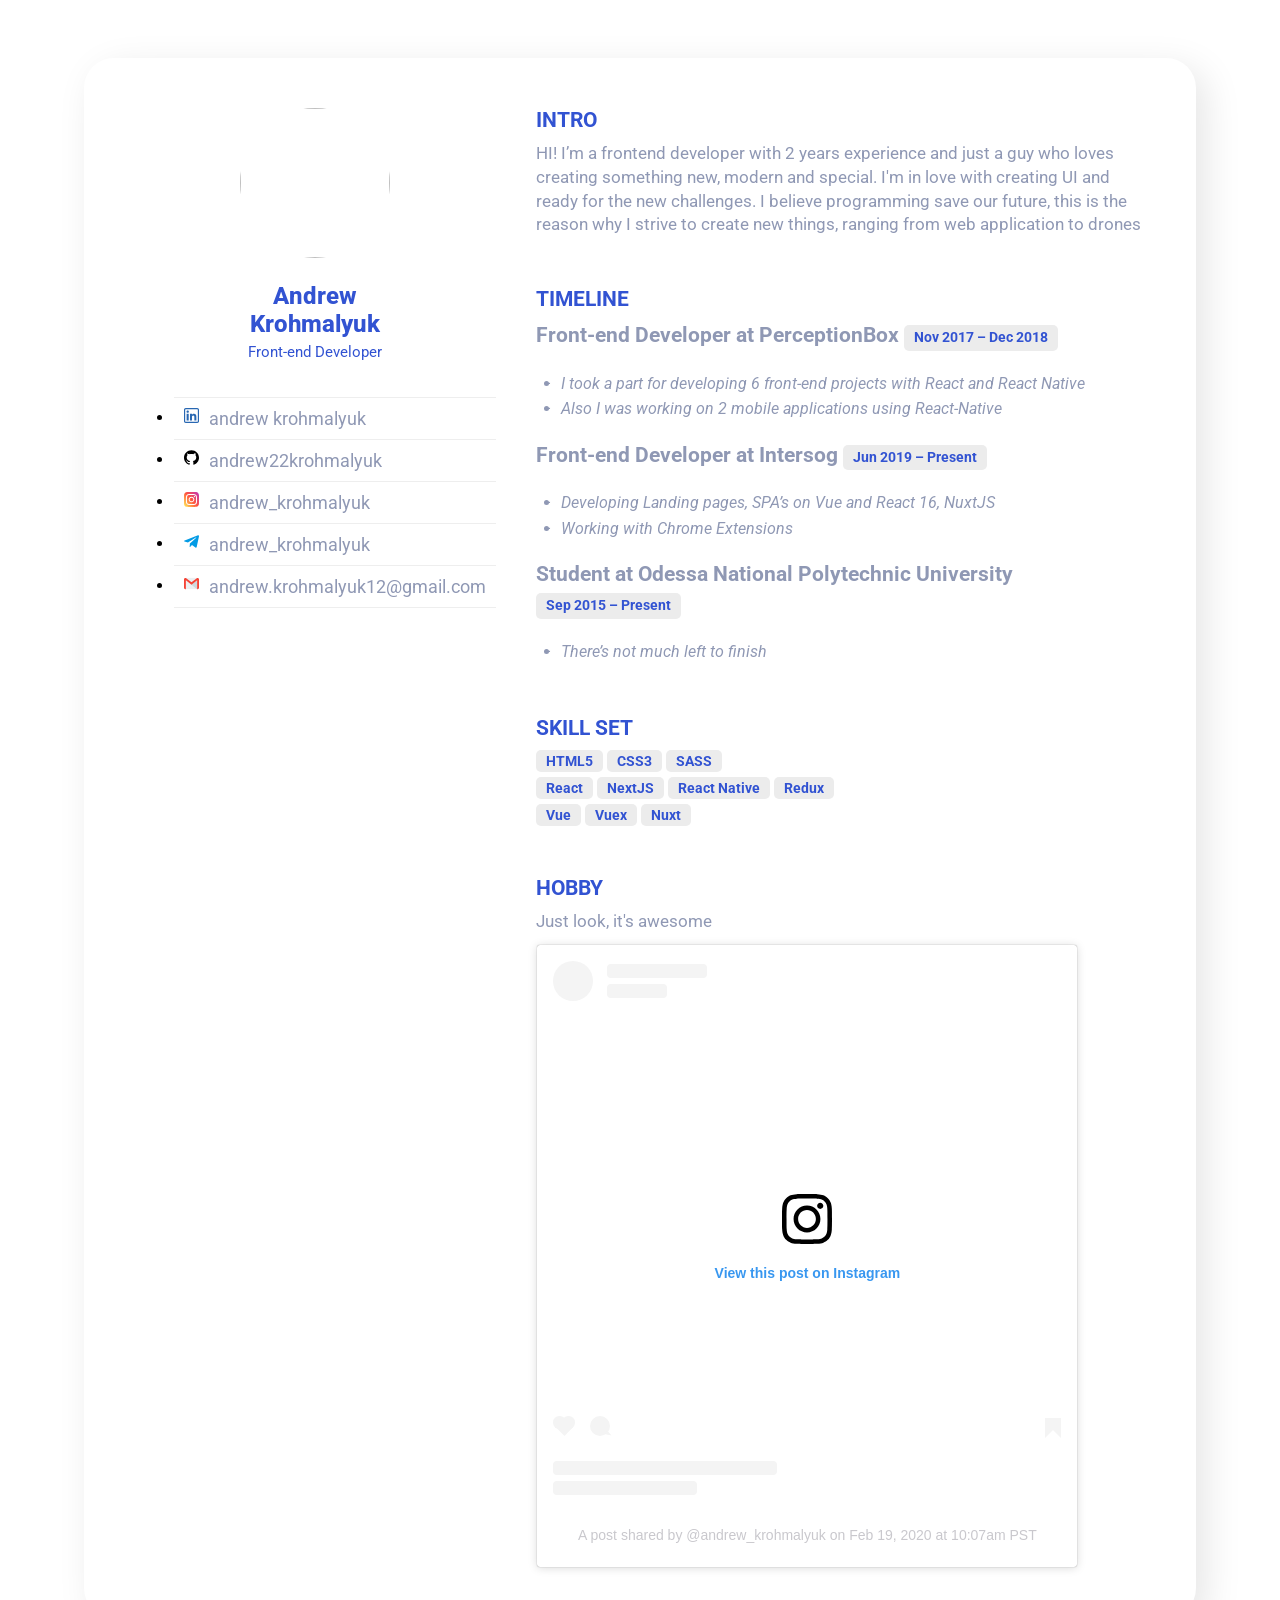
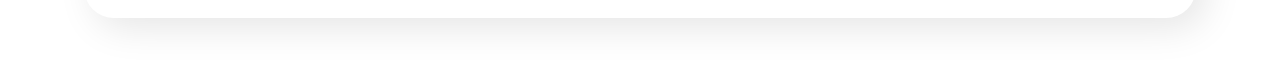
==== index.html @ c6d41506 "Fix images in contact info (closes #22)" ====
<!DOCTYPE html>
<html>
  <head>
    <meta charset="UTF-8" />
    <meta name="viewport" content="width=device-width, initial-scale=1">
<link href="https://fonts.googleapis.com/css?family=Roboto:400,700&display=swap" rel="stylesheet">    <link rel="stylesheet" href="https://cdnjs.cloudflare.com/ajax/libs/meyer-reset/2.0/reset.min.css">
    <link rel="stylesheet" href="./style/main.css">
    <title>Andrew's Résumé</title>
  </head>
  <body>
    <main class="Main">
      <article class="Main__content">
        <aside class="Main__content-contact-wrapper">
          <img class="Main__content-contact-image" src="https://ca.slack-edge.com/T04MJBE44-UK76VEKR6-5810363261f2-512" alt="">
          <div class="Main__content-name-wrapper">
            <span>Andrew</span>
            <span>Krohmalyuk</span>
          </div>
          <div class="Main__content-position">
            Front-end Developer
          </div>
          <ul class="Main__content-contact-list">
            <li class="Main__content-contact-list-item">
              <a class="Main__link Main__content-contact-list-item-link" href="https://www.linkedin.com/in/andrew-krohmalyuk/" target="_blank">
                <img class="Main__icon Main__content-contact-list-item-icon" src="./images/icons/ln.svg" alt="Ln logo">
                <span class="Main__label">andrew krohmalyuk</span>
              </a>
            </li>
            <li class="Main__content-contact-list-item">
              <a class="Main__link Main__content-contact-list-item-link" href="https://github.com/andrew22krohmalyuk" target="_blank">
                <img class="Main__icon Main__content-contact-list-item-icon" src="./images/icons/github.svg" alt="Ln logo">
                <span class="Main__label">andrew22krohmalyuk</span>
              </a>
            </li>
            <li class="Main__content-contact-list-item">
              <a class="Main__link Main__content-contact-list-item-link" href="https://www.instagram.com/andrew_krohmalyuk/" target="_blank">
                <img class="Main__icon Main__content-contact-list-item-icon" src="./images/icons/ig.svg" alt="Ln logo">
                <span class="Main__label">andrew_krohmalyuk</span>
              </a>
            </li>
            <li class="Main__content-contact-list-item">
              <a class="Main__link Main__content-contact-list-item-link" href="https://t.me/andrew_krohmalyuk" target="_blank">
                <img class="Main__icon Main__content-contact-list-item-icon" src="./images/icons/tg.svg" alt="Ln logo">
                <span class="Main__label">andrew_krohmalyuk</span>
              </a>
            </li>
            <li class="Main__content-contact-list-item">
              <a class="Main__link Main__content-contact-list-item-link" href="mailto:andrew.krohmalyuk12@gmail.com" target="_blank">
                <img class="Main__icon Main__content-contact-list-item-icon" src="./images/icons/mail.svg" alt="Ln logo">
                <span class="Main__label">andrew.krohmalyuk12@gmail.com</span>
              </a>
            </li>
          </ul>
        </aside>

        <div class="Main__content-info">
         <section class="Main__content-info-section">
           <div class="Main__content-info-title">
            INTRO
           </div>
           <div class="Main__content-info-content">
             HI! I’m a frontend developer with 2 years experience and just a guy
             who loves creating something new, modern and special.
             I'm in love with creating UI and ready for the new challenges.
             I believe programming save our future, this is the reason why
             I strive to create new things, ranging from web application to drones
           </div>
         </section>

          <section class="Main__content-info-section">
           <div class="Main__content-info-title">
            TIMELINE
           </div>
           <div class="Main__content-info-content">
             <section class="Main__content-info-content-item">
               <div class="Main__content-work-place">Front-end Developer at PerceptionBox <span class="Main__chips">Nov 2017 – Dec 2018</span></div>
               <ul class="Main__content-work-place-list">
                 <li class="Main__content-work-place-list-item">I took a part for developing 6 front-end projects with React and React Native</li>
                 <li class="Main__content-work-place-list-item">Also I was working on 2 mobile applications using React-Native</li>
               </ul>
             </section>

             <section class="Main__content-info-content-item">
               <div class="Main__content-work-place">Front-end Developer at Intersog <span class="Main__chips">Jun 2019 – Present</span></div>
               <ul class="Main__content-work-place-list">
                 <li class="Main__content-work-place-list-item">Developing Landing pages, SPA’s on Vue and React 16, NuxtJS</li>
                 <li class="Main__content-work-place-list-item">Working with Chrome Extensions</li>
               </ul>
             </section>

             <section>
               <div class="Main__content-work-place">Student at Odessa National Polytechnic University <span class="Main__chips">Sep 2015 – Present</span></div>
               <ul class="Main__content-work-place-list">
                 <li class="Main__content-work-place-list-item">There’s not much left to finish</li>
               </ul>
             </section>
           </div>
         </section>

         <section class="Main__content-info-section">
           <div class="Main__content-info-title">
            SKILL SET
           </div>
           <div class="Main__content-info-skill-row">
             <span class="Main__chips">HTML5</span>
             <span class="Main__chips">CSS3</span>
             <span class="Main__chips">SASS</span>
           </div>

           <div class="Main__content-info-skill-row">
             <span class="Main__chips">React</span>
             <span class="Main__chips">NextJS</span>
             <span class="Main__chips">React Native</span>
             <span class="Main__chips">Redux</span>
           </div>

           <div class="Main__content-info-skill-row">
             <span class="Main__chips">Vue</span>
             <span class="Main__chips">Vuex</span>
             <span class="Main__chips">Nuxt</span>
           </div>
         </section>

         <section class="Main__content-info-section">
           <div class="Main__content-info-title">
             HOBBY
           </div>
           <div class="Main__content-info-content">
            Just look, it's awesome
           </div>

           <div class="Main__ig-wrapper">
             <blockquote class="instagram-media" data-instgrm-permalink="https://www.instagram.com/p/B8wgesMlGbX/?utm_source=ig_embed&amp;utm_campaign=loading" data-instgrm-version="12" style=" background:#FFF; border:0; border-radius:3px; box-shadow:0 0 1px 0 rgba(0,0,0,0.5),0 1px 10px 0 rgba(0,0,0,0.15); margin: 1px; max-width:540px; min-width:326px; padding:0; width:99.375%; width:-webkit-calc(100% - 2px); width:calc(100% - 2px);"><div style="padding:16px;"> <a href="https://www.instagram.com/p/B8wgesMlGbX/?utm_source=ig_embed&amp;utm_campaign=loading" style=" background:#FFFFFF; line-height:0; padding:0 0; text-align:center; text-decoration:none; width:100%;" target="_blank"> <div style=" display: flex; flex-direction: row; align-items: center;"> <div style="background-color: #F4F4F4; border-radius: 50%; flex-grow: 0; height: 40px; margin-right: 14px; width: 40px;"></div> <div style="display: flex; flex-direction: column; flex-grow: 1; justify-content: center;"> <div style=" background-color: #F4F4F4; border-radius: 4px; flex-grow: 0; height: 14px; margin-bottom: 6px; width: 100px;"></div> <div style=" background-color: #F4F4F4; border-radius: 4px; flex-grow: 0; height: 14px; width: 60px;"></div></div></div><div style="padding: 19% 0;"></div> <div style="display:block; height:50px; margin:0 auto 12px; width:50px;"><svg width="50px" height="50px" viewBox="0 0 60 60" version="1.1" xmlns="https://www.w3.org/2000/svg" xmlns:xlink="https://www.w3.org/1999/xlink"><g stroke="none" stroke-width="1" fill="none" fill-rule="evenodd"><g transform="translate(-511.000000, -20.000000)" fill="#000000"><g><path d="M556.869,30.41 C554.814,30.41 553.148,32.076 553.148,34.131 C553.148,36.186 554.814,37.852 556.869,37.852 C558.924,37.852 560.59,36.186 560.59,34.131 C560.59,32.076 558.924,30.41 556.869,30.41 M541,60.657 C535.114,60.657 530.342,55.887 530.342,50 C530.342,44.114 535.114,39.342 541,39.342 C546.887,39.342 551.658,44.114 551.658,50 C551.658,55.887 546.887,60.657 541,60.657 M541,33.886 C532.1,33.886 524.886,41.1 524.886,50 C524.886,58.899 532.1,66.113 541,66.113 C549.9,66.113 557.115,58.899 557.115,50 C557.115,41.1 549.9,33.886 541,33.886 M565.378,62.101 C565.244,65.022 564.756,66.606 564.346,67.663 C563.803,69.06 563.154,70.057 562.106,71.106 C561.058,72.155 560.06,72.803 558.662,73.347 C557.607,73.757 556.021,74.244 553.102,74.378 C549.944,74.521 548.997,74.552 541,74.552 C533.003,74.552 532.056,74.521 528.898,74.378 C525.979,74.244 524.393,73.757 523.338,73.347 C521.94,72.803 520.942,72.155 519.894,71.106 C518.846,70.057 518.197,69.06 517.654,67.663 C517.244,66.606 516.755,65.022 516.623,62.101 C516.479,58.943 516.448,57.996 516.448,50 C516.448,42.003 516.479,41.056 516.623,37.899 C516.755,34.978 517.244,33.391 517.654,32.338 C518.197,30.938 518.846,29.942 519.894,28.894 C520.942,27.846 521.94,27.196 523.338,26.654 C524.393,26.244 525.979,25.756 528.898,25.623 C532.057,25.479 533.004,25.448 541,25.448 C548.997,25.448 549.943,25.479 553.102,25.623 C556.021,25.756 557.607,26.244 558.662,26.654 C560.06,27.196 561.058,27.846 562.106,28.894 C563.154,29.942 563.803,30.938 564.346,32.338 C564.756,33.391 565.244,34.978 565.378,37.899 C565.522,41.056 565.552,42.003 565.552,50 C565.552,57.996 565.522,58.943 565.378,62.101 M570.82,37.631 C570.674,34.438 570.167,32.258 569.425,30.349 C568.659,28.377 567.633,26.702 565.965,25.035 C564.297,23.368 562.623,22.342 560.652,21.575 C558.743,20.834 556.562,20.326 553.369,20.18 C550.169,20.033 549.148,20 541,20 C532.853,20 531.831,20.033 528.631,20.18 C525.438,20.326 523.257,20.834 521.349,21.575 C519.376,22.342 517.703,23.368 516.035,25.035 C514.368,26.702 513.342,28.377 512.574,30.349 C511.834,32.258 511.326,34.438 511.181,37.631 C511.035,40.831 511,41.851 511,50 C511,58.147 511.035,59.17 511.181,62.369 C511.326,65.562 511.834,67.743 512.574,69.651 C513.342,71.625 514.368,73.296 516.035,74.965 C517.703,76.634 519.376,77.658 521.349,78.425 C523.257,79.167 525.438,79.673 528.631,79.82 C531.831,79.965 532.853,80.001 541,80.001 C549.148,80.001 550.169,79.965 553.369,79.82 C556.562,79.673 558.743,79.167 560.652,78.425 C562.623,77.658 564.297,76.634 565.965,74.965 C567.633,73.296 568.659,71.625 569.425,69.651 C570.167,67.743 570.674,65.562 570.82,62.369 C570.966,59.17 571,58.147 571,50 C571,41.851 570.966,40.831 570.82,37.631"></path></g></g></g></svg></div><div style="padding-top: 8px;"> <div style=" color:#3897f0; font-family:Arial,sans-serif; font-size:14px; font-style:normal; font-weight:550; line-height:18px;"> View this post on Instagram</div></div><div style="padding: 12.5% 0;"></div> <div style="display: flex; flex-direction: row; margin-bottom: 14px; align-items: center;"><div> <div style="background-color: #F4F4F4; border-radius: 50%; height: 12.5px; width: 12.5px; transform: translateX(0px) translateY(7px);"></div> <div style="background-color: #F4F4F4; height: 12.5px; transform: rotate(-45deg) translateX(3px) translateY(1px); width: 12.5px; flex-grow: 0; margin-right: 14px; margin-left: 2px;"></div> <div style="background-color: #F4F4F4; border-radius: 50%; height: 12.5px; width: 12.5px; transform: translateX(9px) translateY(-18px);"></div></div><div style="margin-left: 8px;"> <div style=" background-color: #F4F4F4; border-radius: 50%; flex-grow: 0; height: 20px; width: 20px;"></div> <div style=" width: 0; height: 0; border-top: 2px solid transparent; border-left: 6px solid #f4f4f4; border-bottom: 2px solid transparent; transform: translateX(16px) translateY(-4px) rotate(30deg)"></div></div><div style="margin-left: auto;"> <div style=" width: 0px; border-top: 8px solid #F4F4F4; border-right: 8px solid transparent; transform: translateY(16px);"></div> <div style=" background-color: #F4F4F4; flex-grow: 0; height: 12px; width: 16px; transform: translateY(-4px);"></div> <div style=" width: 0; height: 0; border-top: 8px solid #F4F4F4; border-left: 8px solid transparent; transform: translateY(-4px) translateX(8px);"></div></div></div> <div style="display: flex; flex-direction: column; flex-grow: 1; justify-content: center; margin-bottom: 24px;"> <div style=" background-color: #F4F4F4; border-radius: 4px; flex-grow: 0; height: 14px; margin-bottom: 6px; width: 224px;"></div> <div style=" background-color: #F4F4F4; border-radius: 4px; flex-grow: 0; height: 14px; width: 144px;"></div></div></a><p style=" color:#c9c8cd; font-family:Arial,sans-serif; font-size:14px; line-height:17px; margin-bottom:0; margin-top:8px; overflow:hidden; padding:8px 0 7px; text-align:center; text-overflow:ellipsis; white-space:nowrap;"><a href="https://www.instagram.com/p/B8wgesMlGbX/?utm_source=ig_embed&amp;utm_campaign=loading" style=" color:#c9c8cd; font-family:Arial,sans-serif; font-size:14px; font-style:normal; font-weight:normal; line-height:17px; text-decoration:none;" target="_blank">A post shared by @andrew_krohmalyuk</a> on <time style=" font-family:Arial,sans-serif; font-size:14px; line-height:17px;" datetime="2020-02-19T18:07:15+00:00">Feb 19, 2020 at 10:07am PST</time></p></div></blockquote> <script async src="//www.instagram.com/embed.js"></script>
           </div>
         </section>
        </div>
      </article>
    </main>
  </body>
</html>
---- style/main.css ----
/*
 #3253D2 blue
 #8F98B4 grey
 #8F98B4 grey
*/

body {
  font-family: 'Roboto', sans-serif;
}

.Main {
  padding: 50px 0;
}

.Main__content-contact-wrapper {
  text-align: center;
}

.Main__content {
  display: flex;
  align-items: flex-start;
  width: 80%;
  max-width: 1100px;
  margin-left: auto;
  margin-right: auto;
  padding: 50px;
  border-radius: 30px;
  box-shadow: 10px 10px 37px 0px rgba(0,0,0,0.1);
}

.Main__content-contact-image {
  display: inline-block;
  border-radius: 50%;
  width: 150px;
  height: 150px;
}

.Main__content-name-wrapper {
  display: flex;
  flex-direction: column;
  align-items: center;
  font-size: 24px;
  color: #3253D2;
  font-weight: 800;
  padding-top: 20px;
}

.Main__content-position {
  padding-top: 5px;
  text-align: center;
  font-size: 15px;
  color: #3253D2;
}

.Main__content-contact-list {
  padding-top: 20px;
}

.Main__link {
  display: inline-block;
  text-decoration: none;
  color: #8F98B4;
}

.Main__content-contact-list-item {
  padding: 10px;
  border-bottom: 1px solid #eee;
}

.Main__content-contact-list-item:first-child {
  border-top: 1px solid #eee;
}

.Main__content-contact-list-item-icon {
  margin-right: 10px;
}

.Main__content-contact-list-item-link {
  display: flex;
}

.Main__icon {
  display: inline-block;
  width: 15px;
  height: 15px;
}

.Main__label {
  font-size: 18px;
  color: #8F98B4;
}

.Main__content-info {
  flex: 1;
  padding-left: 40px;
}

.Main__content-info-section {

}

.Main__content-info-section:not(:last-child) {
  margin-bottom: 50px;
}

.Main__content-info-title {
  font-size: 21px;
  font-weight: 700;
  color: #3253D2;
  padding-bottom: 10px;
}

.Main__content-info-content {
  color: #8F98B4;
  font-size: 17px;
  line-height: 1.4;
}

.Main__chips {
  font-weight: bold;
  font-size: 14px;
  border-radius: 5px;
  padding: 3px 10px;
  display: inline-block;
  color: #3253D2;
  background: #ececec;
}

.Main__content-work-place {
  font-size: 21px;
  font-weight: 700;
}

.Main__content-info-content-item:not(:last-child) {
  margin-bottom: 15px;
}

.Main__content-work-place-list {
  padding-top: 5px;
  padding-left: 25px;
}

.Main__content-work-place-list-item {
  position: relative;
  font-size: 16px;
  font-style: italic;
  padding-bottom: 3px;
}

.Main__content-work-place-list-item:before {
  position: absolute;
  left: -15px;
  top: 40%;
  content: '-';
  transform: translateY(-50%);
}

.Main__ig-wrapper {
  padding-top: 10px;
}

.Main__content-info-skill-row {
  margin-bottom: 5px;
}

@media screen and (max-width: 860px) {
  .Main {
    padding: 0;
  }

  .Main__content {
    align-items: center;
    flex-direction: column;
    box-shadow: unset;
  }

  .Main__content-info {
    padding-top: 50px;
    padding-left: 0;
    max-width: 500px;
  }
}
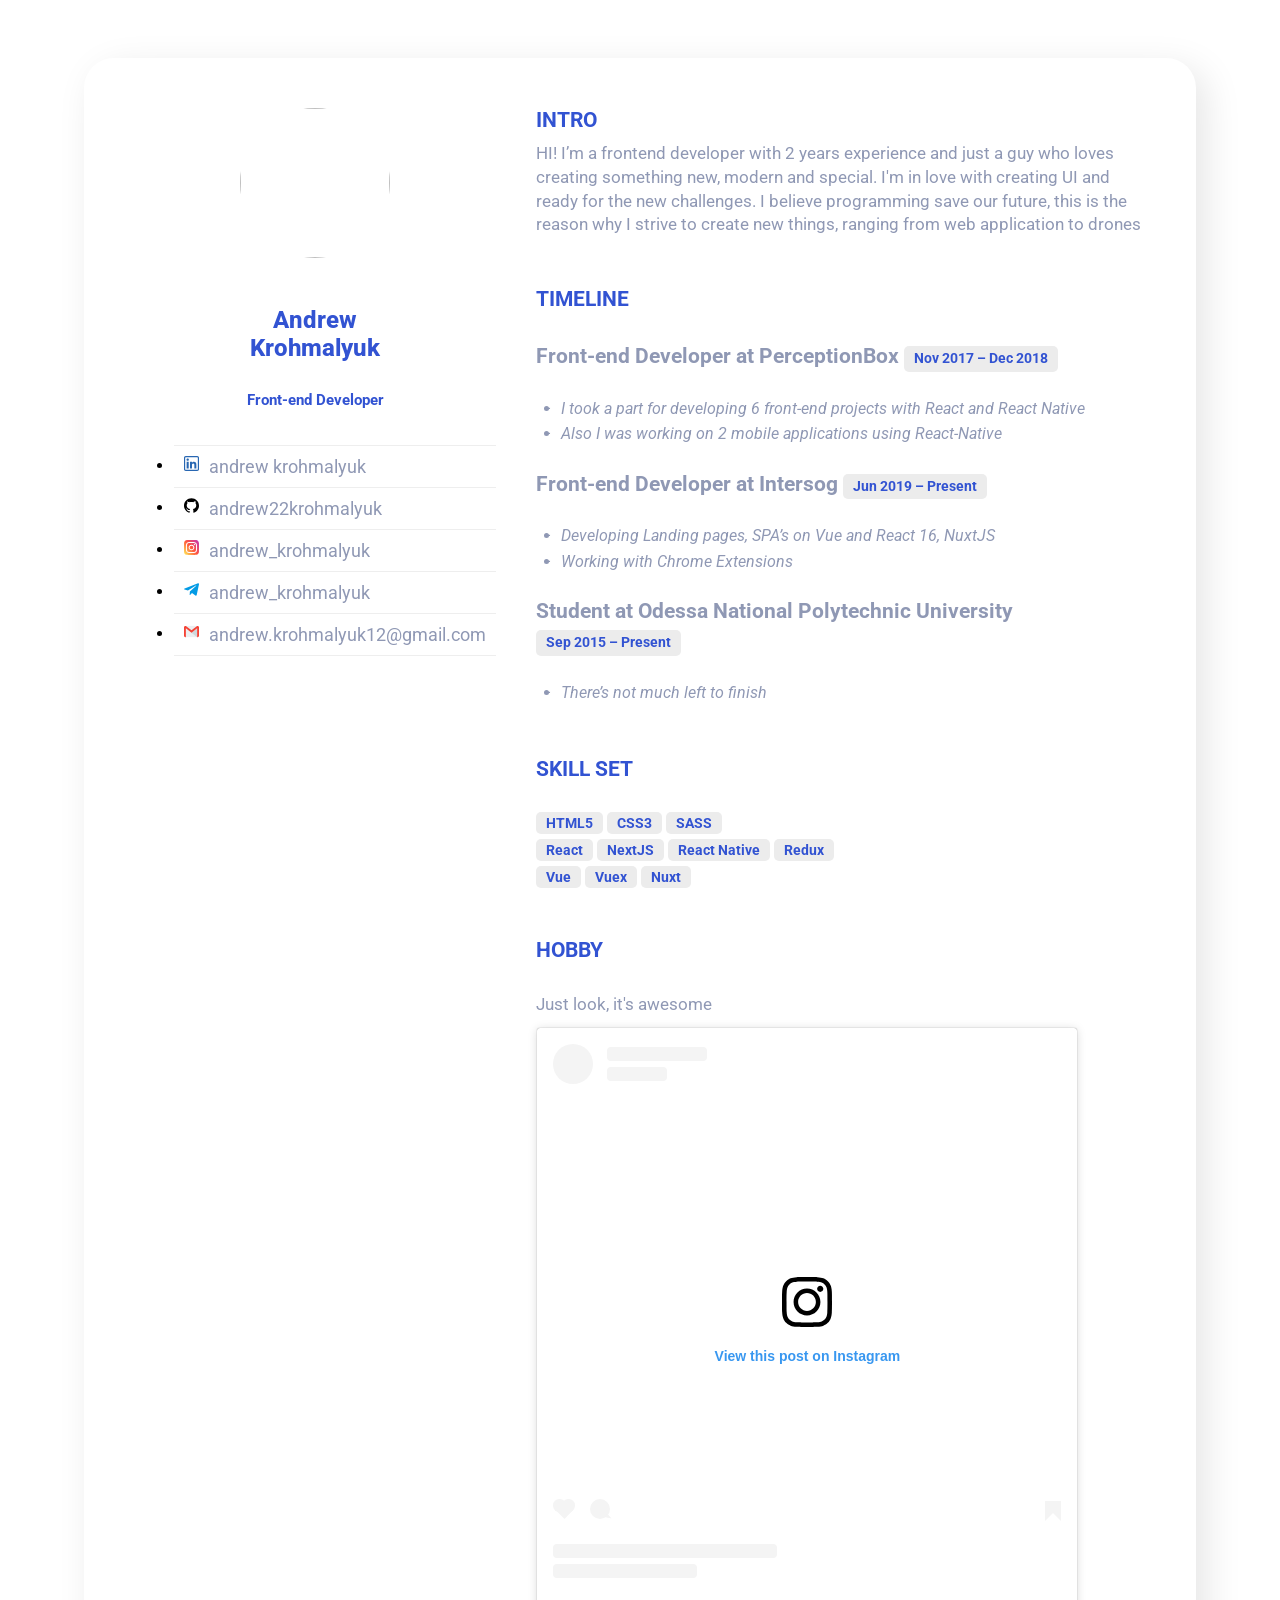
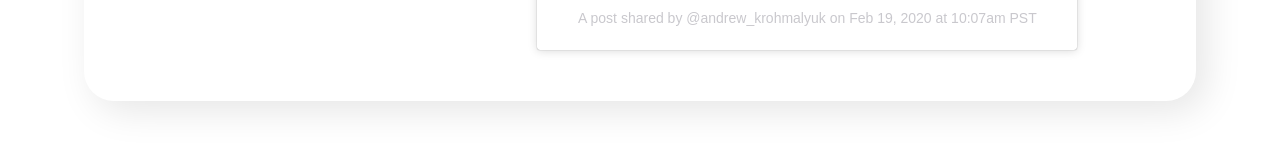
==== commit f777eded: "html validator" ====
--- a/index.html
+++ b/index.html
@@ -1,51 +1,61 @@
 <!DOCTYPE html>
-<html>
+<html lang="en">
   <head>
     <meta charset="UTF-8" />
     <meta name="viewport" content="width=device-width, initial-scale=1">
-<link href="https://fonts.googleapis.com/css?family=Roboto:400,700&display=swap" rel="stylesheet">    <link rel="stylesheet" href="https://cdnjs.cloudflare.com/ajax/libs/meyer-reset/2.0/reset.min.css">
-    <link rel="stylesheet" href="./style/main.css">
-    <title>Andrew's Résumé</title>
+    <meta property="og:image:alt" content="Screenshot of the homepage">
+    <meta name="theme-color" content="white">
+    <meta property="og:image" content="https://ca.slack-edge.com/T04MJBE44-UK76VEKR6-5810363261f2-512">
+    <meta property="og:url" content="https://andrew22krohmalyuk.github.io/homepage/">
+    <meta property="og:type" content="website">
+    <meta name="robots" content="index,follow">
+    <meta name="googlebot" content="index,follow">
+    <meta name="description" content="My personal homepage">
+    <link rel="icon" type="image/png" href="./images/fav-icon.png">
+    <meta property="og:description" content="HI! I’m a frontend developer with 2 years experience and just a guy who loves creating something new, modern and special.">
+    <link preload href="https://fonts.googleapis.com/css?family=Roboto:400,700&display=swap" rel="stylesheet">    <link rel="stylesheet" href="https://cdnjs.cloudflare.com/ajax/libs/meyer-reset/2.0/reset.min.css">
+    <link preload rel="stylesheet" href="./style/main.css">
+    <title>Andrew Krohmalyuk</title>
   </head>
   <body>
     <main class="Main">
       <article class="Main__content">
         <aside class="Main__content-contact-wrapper">
           <img class="Main__content-contact-image" src="https://ca.slack-edge.com/T04MJBE44-UK76VEKR6-5810363261f2-512" alt="">
-          <div class="Main__content-name-wrapper">
+          <h1 class="Main__content-name-wrapper">
             <span>Andrew</span>
             <span>Krohmalyuk</span>
-          </div>
-          <div class="Main__content-position">
+          </h1>
+          <h2 class="Main__content-position">
             Front-end Developer
-          </div>
+          </h2>
           <ul class="Main__content-contact-list">
             <li class="Main__content-contact-list-item">
-              <a class="Main__link Main__content-contact-list-item-link" href="https://www.linkedin.com/in/andrew-krohmalyuk/" target="_blank">
+              <a class="Main__link Main__content-contact-list-item-link" href="https://www.linkedin.com/in/andrew-krohmalyuk/" target="_blank" rel="noopener">
                 <img class="Main__icon Main__content-contact-list-item-icon" src="./images/icons/ln.svg" alt="Ln logo">
                 <span class="Main__label">andrew krohmalyuk</span>
               </a>
             </li>
             <li class="Main__content-contact-list-item">
-              <a class="Main__link Main__content-contact-list-item-link" href="https://github.com/andrew22krohmalyuk" target="_blank">
+              <a class="Main__link Main__content-contact-list-item-link" href="https://github.com/andrew22krohmalyuk" target="_blank" rel="noopener">
                 <img class="Main__icon Main__content-contact-list-item-icon" src="./images/icons/github.svg" alt="Ln logo">
                 <span class="Main__label">andrew22krohmalyuk</span>
               </a>
             </li>
             <li class="Main__content-contact-list-item">
-              <a class="Main__link Main__content-contact-list-item-link" href="https://www.instagram.com/andrew_krohmalyuk/" target="_blank">
+              <a class="Main__link Main__content-contact-list-item-link" href="https://www.instagram.com/andrew_krohmalyuk/" target="_blank" rel="noopener">
                 <img class="Main__icon Main__content-contact-list-item-icon" src="./images/icons/ig.svg" alt="Ln logo">
                 <span class="Main__label">andrew_krohmalyuk</span>
               </a>
             </li>
             <li class="Main__content-contact-list-item">
-              <a class="Main__link Main__content-contact-list-item-link" href="https://t.me/andrew_krohmalyuk" target="_blank">
+              <a class="Main__link Main__content-contact-list-item-link" href="https://t.me/andrew_krohmalyuk" target="_blank" rel="noopener">
                 <img class="Main__icon Main__content-contact-list-item-icon" src="./images/icons/tg.svg" alt="Ln logo">
                 <span class="Main__label">andrew_krohmalyuk</span>
               </a>
             </li>
             <li class="Main__content-contact-list-item">
-              <a class="Main__link Main__content-contact-list-item-link" href="mailto:andrew.krohmalyuk12@gmail.com" target="_blank">
+              <a class="Main__link Main__content-contact-list-item-link" href="mailto:andrew.krohmalyuk12@gmail.com" target="_blank" rel="noopener">
                 <img class="Main__icon Main__content-contact-list-item-icon" src="./images/icons/mail.svg" alt="Ln logo">
                 <span class="Main__label">andrew.krohmalyuk12@gmail.com</span>
               </a>
@@ -73,7 +83,7 @@
            </div>
            <div class="Main__content-info-content">
              <section class="Main__content-info-content-item">
-               <div class="Main__content-work-place">Front-end Developer at PerceptionBox <span class="Main__chips">Nov 2017 – Dec 2018</span></div>
+               <h3 class="Main__content-work-place">Front-end Developer at PerceptionBox <span class="Main__chips">Nov 2017 – Dec 2018</span></h3>
                <ul class="Main__content-work-place-list">
                  <li class="Main__content-work-place-list-item">I took a part for developing 6 front-end projects with React and React Native</li>
                  <li class="Main__content-work-place-list-item">Also I was working on 2 mobile applications using React-Native</li>
@@ -81,7 +91,7 @@
              </section>
 
              <section class="Main__content-info-content-item">
-               <div class="Main__content-work-place">Front-end Developer at Intersog <span class="Main__chips">Jun 2019 – Present</span></div>
+               <h3 class="Main__content-work-place">Front-end Developer at Intersog <span class="Main__chips">Jun 2019 – Present</span></h3>
                <ul class="Main__content-work-place-list">
                  <li class="Main__content-work-place-list-item">Developing Landing pages, SPA’s on Vue and React 16, NuxtJS</li>
                  <li class="Main__content-work-place-list-item">Working with Chrome Extensions</li>
@@ -89,7 +99,7 @@
              </section>
 
              <section>
-               <div class="Main__content-work-place">Student at Odessa National Polytechnic University <span class="Main__chips">Sep 2015 – Present</span></div>
+               <h3 class="Main__content-work-place">Student at Odessa National Polytechnic University <span class="Main__chips">Sep 2015 – Present</span></h3>
                <ul class="Main__content-work-place-list">
                  <li class="Main__content-work-place-list-item">There’s not much left to finish</li>
                </ul>
@@ -98,9 +108,9 @@
          </section>
 
          <section class="Main__content-info-section">
-           <div class="Main__content-info-title">
+           <h3 class="Main__content-info-title">
             SKILL SET
-           </div>
+           </h3>
            <div class="Main__content-info-skill-row">
              <span class="Main__chips">HTML5</span>
              <span class="Main__chips">CSS3</span>
@@ -122,15 +132,15 @@
          </section>
 
          <section class="Main__content-info-section">
-           <div class="Main__content-info-title">
+           <h3 class="Main__content-info-title">
              HOBBY
-           </div>
+           </h3>
            <div class="Main__content-info-content">
             Just look, it's awesome
            </div>
 
            <div class="Main__ig-wrapper">
-             <blockquote class="instagram-media" data-instgrm-permalink="https://www.instagram.com/p/B8wgesMlGbX/?utm_source=ig_embed&amp;utm_campaign=loading" data-instgrm-version="12" style=" background:#FFF; border:0; border-radius:3px; box-shadow:0 0 1px 0 rgba(0,0,0,0.5),0 1px 10px 0 rgba(0,0,0,0.15); margin: 1px; max-width:540px; min-width:326px; padding:0; width:99.375%; width:-webkit-calc(100% - 2px); width:calc(100% - 2px);"><div style="padding:16px;"> <a href="https://www.instagram.com/p/B8wgesMlGbX/?utm_source=ig_embed&amp;utm_campaign=loading" style=" background:#FFFFFF; line-height:0; padding:0 0; text-align:center; text-decoration:none; width:100%;" target="_blank"> <div style=" display: flex; flex-direction: row; align-items: center;"> <div style="background-color: #F4F4F4; border-radius: 50%; flex-grow: 0; height: 40px; margin-right: 14px; width: 40px;"></div> <div style="display: flex; flex-direction: column; flex-grow: 1; justify-content: center;"> <div style=" background-color: #F4F4F4; border-radius: 4px; flex-grow: 0; height: 14px; margin-bottom: 6px; width: 100px;"></div> <div style=" background-color: #F4F4F4; border-radius: 4px; flex-grow: 0; height: 14px; width: 60px;"></div></div></div><div style="padding: 19% 0;"></div> <div style="display:block; height:50px; margin:0 auto 12px; width:50px;"><svg width="50px" height="50px" viewBox="0 0 60 60" version="1.1" xmlns="https://www.w3.org/2000/svg" xmlns:xlink="https://www.w3.org/1999/xlink"><g stroke="none" stroke-width="1" fill="none" fill-rule="evenodd"><g transform="translate(-511.000000, -20.000000)" fill="#000000"><g><path d="M556.869,30.41 C554.814,30.41 553.148,32.076 553.148,34.131 C553.148,36.186 554.814,37.852 556.869,37.852 C558.924,37.852 560.59,36.186 560.59,34.131 C560.59,32.076 558.924,30.41 556.869,30.41 M541,60.657 C535.114,60.657 530.342,55.887 530.342,50 C530.342,44.114 535.114,39.342 541,39.342 C546.887,39.342 551.658,44.114 551.658,50 C551.658,55.887 546.887,60.657 541,60.657 M541,33.886 C532.1,33.886 524.886,41.1 524.886,50 C524.886,58.899 532.1,66.113 541,66.113 C549.9,66.113 557.115,58.899 557.115,50 C557.115,41.1 549.9,33.886 541,33.886 M565.378,62.101 C565.244,65.022 564.756,66.606 564.346,67.663 C563.803,69.06 563.154,70.057 562.106,71.106 C561.058,72.155 560.06,72.803 558.662,73.347 C557.607,73.757 556.021,74.244 553.102,74.378 C549.944,74.521 548.997,74.552 541,74.552 C533.003,74.552 532.056,74.521 528.898,74.378 C525.979,74.244 524.393,73.757 523.338,73.347 C521.94,72.803 520.942,72.155 519.894,71.106 C518.846,70.057 518.197,69.06 517.654,67.663 C517.244,66.606 516.755,65.022 516.623,62.101 C516.479,58.943 516.448,57.996 516.448,50 C516.448,42.003 516.479,41.056 516.623,37.899 C516.755,34.978 517.244,33.391 517.654,32.338 C518.197,30.938 518.846,29.942 519.894,28.894 C520.942,27.846 521.94,27.196 523.338,26.654 C524.393,26.244 525.979,25.756 528.898,25.623 C532.057,25.479 533.004,25.448 541,25.448 C548.997,25.448 549.943,25.479 553.102,25.623 C556.021,25.756 557.607,26.244 558.662,26.654 C560.06,27.196 561.058,27.846 562.106,28.894 C563.154,29.942 563.803,30.938 564.346,32.338 C564.756,33.391 565.244,34.978 565.378,37.899 C565.522,41.056 565.552,42.003 565.552,50 C565.552,57.996 565.522,58.943 565.378,62.101 M570.82,37.631 C570.674,34.438 570.167,32.258 569.425,30.349 C568.659,28.377 567.633,26.702 565.965,25.035 C564.297,23.368 562.623,22.342 560.652,21.575 C558.743,20.834 556.562,20.326 553.369,20.18 C550.169,20.033 549.148,20 541,20 C532.853,20 531.831,20.033 528.631,20.18 C525.438,20.326 523.257,20.834 521.349,21.575 C519.376,22.342 517.703,23.368 516.035,25.035 C514.368,26.702 513.342,28.377 512.574,30.349 C511.834,32.258 511.326,34.438 511.181,37.631 C511.035,40.831 511,41.851 511,50 C511,58.147 511.035,59.17 511.181,62.369 C511.326,65.562 511.834,67.743 512.574,69.651 C513.342,71.625 514.368,73.296 516.035,74.965 C517.703,76.634 519.376,77.658 521.349,78.425 C523.257,79.167 525.438,79.673 528.631,79.82 C531.831,79.965 532.853,80.001 541,80.001 C549.148,80.001 550.169,79.965 553.369,79.82 C556.562,79.673 558.743,79.167 560.652,78.425 C562.623,77.658 564.297,76.634 565.965,74.965 C567.633,73.296 568.659,71.625 569.425,69.651 C570.167,67.743 570.674,65.562 570.82,62.369 C570.966,59.17 571,58.147 571,50 C571,41.851 570.966,40.831 570.82,37.631"></path></g></g></g></svg></div><div style="padding-top: 8px;"> <div style=" color:#3897f0; font-family:Arial,sans-serif; font-size:14px; font-style:normal; font-weight:550; line-height:18px;"> View this post on Instagram</div></div><div style="padding: 12.5% 0;"></div> <div style="display: flex; flex-direction: row; margin-bottom: 14px; align-items: center;"><div> <div style="background-color: #F4F4F4; border-radius: 50%; height: 12.5px; width: 12.5px; transform: translateX(0px) translateY(7px);"></div> <div style="background-color: #F4F4F4; height: 12.5px; transform: rotate(-45deg) translateX(3px) translateY(1px); width: 12.5px; flex-grow: 0; margin-right: 14px; margin-left: 2px;"></div> <div style="background-color: #F4F4F4; border-radius: 50%; height: 12.5px; width: 12.5px; transform: translateX(9px) translateY(-18px);"></div></div><div style="margin-left: 8px;"> <div style=" background-color: #F4F4F4; border-radius: 50%; flex-grow: 0; height: 20px; width: 20px;"></div> <div style=" width: 0; height: 0; border-top: 2px solid transparent; border-left: 6px solid #f4f4f4; border-bottom: 2px solid transparent; transform: translateX(16px) translateY(-4px) rotate(30deg)"></div></div><div style="margin-left: auto;"> <div style=" width: 0px; border-top: 8px solid #F4F4F4; border-right: 8px solid transparent; transform: translateY(16px);"></div> <div style=" background-color: #F4F4F4; flex-grow: 0; height: 12px; width: 16px; transform: translateY(-4px);"></div> <div style=" width: 0; height: 0; border-top: 8px solid #F4F4F4; border-left: 8px solid transparent; transform: translateY(-4px) translateX(8px);"></div></div></div> <div style="display: flex; flex-direction: column; flex-grow: 1; justify-content: center; margin-bottom: 24px;"> <div style=" background-color: #F4F4F4; border-radius: 4px; flex-grow: 0; height: 14px; margin-bottom: 6px; width: 224px;"></div> <div style=" background-color: #F4F4F4; border-radius: 4px; flex-grow: 0; height: 14px; width: 144px;"></div></div></a><p style=" color:#c9c8cd; font-family:Arial,sans-serif; font-size:14px; line-height:17px; margin-bottom:0; margin-top:8px; overflow:hidden; padding:8px 0 7px; text-align:center; text-overflow:ellipsis; white-space:nowrap;"><a href="https://www.instagram.com/p/B8wgesMlGbX/?utm_source=ig_embed&amp;utm_campaign=loading" style=" color:#c9c8cd; font-family:Arial,sans-serif; font-size:14px; font-style:normal; font-weight:normal; line-height:17px; text-decoration:none;" target="_blank">A post shared by @andrew_krohmalyuk</a> on <time style=" font-family:Arial,sans-serif; font-size:14px; line-height:17px;" datetime="2020-02-19T18:07:15+00:00">Feb 19, 2020 at 10:07am PST</time></p></div></blockquote> <script async src="//www.instagram.com/embed.js"></script>
+             <blockquote class="instagram-media" data-instgrm-permalink="https://www.instagram.com/p/B8wgesMlGbX/?utm_source=ig_embed&amp;utm_campaign=loading" data-instgrm-version="12" style=" background:#FFF; border:0; border-radius:3px; box-shadow:0 0 1px 0 rgba(0,0,0,0.5),0 1px 10px 0 rgba(0,0,0,0.15); margin: 1px; max-width:540px; min-width:326px; padding:0; width:99.375%; width:-webkit-calc(100% - 2px); width:calc(100% - 2px);"><div style="padding:16px;"> <a rel="noopener" href="https://www.instagram.com/p/B8wgesMlGbX/?utm_source=ig_embed&amp;utm_campaign=loading" style=" background:#FFFFFF; line-height:0; padding:0 0; text-align:center; text-decoration:none; width:100%;" target="_blank"> <div style=" display: flex; flex-direction: row; align-items: center;"> <div style="background-color: #F4F4F4; border-radius: 50%; flex-grow: 0; height: 40px; margin-right: 14px; width: 40px;"></div> <div style="display: flex; flex-direction: column; flex-grow: 1; justify-content: center;"> <div style=" background-color: #F4F4F4; border-radius: 4px; flex-grow: 0; height: 14px; margin-bottom: 6px; width: 100px;"></div> <div style=" background-color: #F4F4F4; border-radius: 4px; flex-grow: 0; height: 14px; width: 60px;"></div></div></div><div style="padding: 19% 0;"></div> <div style="display:block; height:50px; margin:0 auto 12px; width:50px;"><svg width="50px" height="50px" viewBox="0 0 60 60" version="1.1" xmlns="https://www.w3.org/2000/svg" xmlns:xlink="https://www.w3.org/1999/xlink"><g stroke="none" stroke-width="1" fill="none" fill-rule="evenodd"><g transform="translate(-511.000000, -20.000000)" fill="#000000"><g><path d="M556.869,30.41 C554.814,30.41 553.148,32.076 553.148,34.131 C553.148,36.186 554.814,37.852 556.869,37.852 C558.924,37.852 560.59,36.186 560.59,34.131 C560.59,32.076 558.924,30.41 556.869,30.41 M541,60.657 C535.114,60.657 530.342,55.887 530.342,50 C530.342,44.114 535.114,39.342 541,39.342 C546.887,39.342 551.658,44.114 551.658,50 C551.658,55.887 546.887,60.657 541,60.657 M541,33.886 C532.1,33.886 524.886,41.1 524.886,50 C524.886,58.899 532.1,66.113 541,66.113 C549.9,66.113 557.115,58.899 557.115,50 C557.115,41.1 549.9,33.886 541,33.886 M565.378,62.101 C565.244,65.022 564.756,66.606 564.346,67.663 C563.803,69.06 563.154,70.057 562.106,71.106 C561.058,72.155 560.06,72.803 558.662,73.347 C557.607,73.757 556.021,74.244 553.102,74.378 C549.944,74.521 548.997,74.552 541,74.552 C533.003,74.552 532.056,74.521 528.898,74.378 C525.979,74.244 524.393,73.757 523.338,73.347 C521.94,72.803 520.942,72.155 519.894,71.106 C518.846,70.057 518.197,69.06 517.654,67.663 C517.244,66.606 516.755,65.022 516.623,62.101 C516.479,58.943 516.448,57.996 516.448,50 C516.448,42.003 516.479,41.056 516.623,37.899 C516.755,34.978 517.244,33.391 517.654,32.338 C518.197,30.938 518.846,29.942 519.894,28.894 C520.942,27.846 521.94,27.196 523.338,26.654 C524.393,26.244 525.979,25.756 528.898,25.623 C532.057,25.479 533.004,25.448 541,25.448 C548.997,25.448 549.943,25.479 553.102,25.623 C556.021,25.756 557.607,26.244 558.662,26.654 C560.06,27.196 561.058,27.846 562.106,28.894 C563.154,29.942 563.803,30.938 564.346,32.338 C564.756,33.391 565.244,34.978 565.378,37.899 C565.522,41.056 565.552,42.003 565.552,50 C565.552,57.996 565.522,58.943 565.378,62.101 M570.82,37.631 C570.674,34.438 570.167,32.258 569.425,30.349 C568.659,28.377 567.633,26.702 565.965,25.035 C564.297,23.368 562.623,22.342 560.652,21.575 C558.743,20.834 556.562,20.326 553.369,20.18 C550.169,20.033 549.148,20 541,20 C532.853,20 531.831,20.033 528.631,20.18 C525.438,20.326 523.257,20.834 521.349,21.575 C519.376,22.342 517.703,23.368 516.035,25.035 C514.368,26.702 513.342,28.377 512.574,30.349 C511.834,32.258 511.326,34.438 511.181,37.631 C511.035,40.831 511,41.851 511,50 C511,58.147 511.035,59.17 511.181,62.369 C511.326,65.562 511.834,67.743 512.574,69.651 C513.342,71.625 514.368,73.296 516.035,74.965 C517.703,76.634 519.376,77.658 521.349,78.425 C523.257,79.167 525.438,79.673 528.631,79.82 C531.831,79.965 532.853,80.001 541,80.001 C549.148,80.001 550.169,79.965 553.369,79.82 C556.562,79.673 558.743,79.167 560.652,78.425 C562.623,77.658 564.297,76.634 565.965,74.965 C567.633,73.296 568.659,71.625 569.425,69.651 C570.167,67.743 570.674,65.562 570.82,62.369 C570.966,59.17 571,58.147 571,50 C571,41.851 570.966,40.831 570.82,37.631"></path></g></g></g></svg></div><div style="padding-top: 8px;"> <div style=" color:#3897f0; font-family:Arial,sans-serif; font-size:14px; font-style:normal; font-weight:550; line-height:18px;"> View this post on Instagram</div></div><div style="padding: 12.5% 0;"></div> <div style="display: flex; flex-direction: row; margin-bottom: 14px; align-items: center;"><div> <div style="background-color: #F4F4F4; border-radius: 50%; height: 12.5px; width: 12.5px; transform: translateX(0px) translateY(7px);"></div> <div style="background-color: #F4F4F4; height: 12.5px; transform: rotate(-45deg) translateX(3px) translateY(1px); width: 12.5px; flex-grow: 0; margin-right: 14px; margin-left: 2px;"></div> <div style="background-color: #F4F4F4; border-radius: 50%; height: 12.5px; width: 12.5px; transform: translateX(9px) translateY(-18px);"></div></div><div style="margin-left: 8px;"> <div style=" background-color: #F4F4F4; border-radius: 50%; flex-grow: 0; height: 20px; width: 20px;"></div> <div style=" width: 0; height: 0; border-top: 2px solid transparent; border-left: 6px solid #f4f4f4; border-bottom: 2px solid transparent; transform: translateX(16px) translateY(-4px) rotate(30deg)"></div></div><div style="margin-left: auto;"> <div style=" width: 0px; border-top: 8px solid #F4F4F4; border-right: 8px solid transparent; transform: translateY(16px);"></div> <div style=" background-color: #F4F4F4; flex-grow: 0; height: 12px; width: 16px; transform: translateY(-4px);"></div> <div style=" width: 0; height: 0; border-top: 8px solid #F4F4F4; border-left: 8px solid transparent; transform: translateY(-4px) translateX(8px);"></div></div></div> <div style="display: flex; flex-direction: column; flex-grow: 1; justify-content: center; margin-bottom: 24px;"> <div style=" background-color: #F4F4F4; border-radius: 4px; flex-grow: 0; height: 14px; margin-bottom: 6px; width: 224px;"></div> <div style=" background-color: #F4F4F4; border-radius: 4px; flex-grow: 0; height: 14px; width: 144px;"></div></div></a><p style=" color:#c9c8cd; font-family:Arial,sans-serif; font-size:14px; line-height:17px; margin-bottom:0; margin-top:8px; overflow:hidden; padding:8px 0 7px; text-align:center; text-overflow:ellipsis; white-space:nowrap;"><a href="https://www.instagram.com/p/B8wgesMlGbX/?utm_source=ig_embed&amp;utm_campaign=loading" style=" color:#c9c8cd; font-family:Arial,sans-serif; font-size:14px; font-style:normal; font-weight:normal; line-height:17px; text-decoration:none;" target="_blank">A post shared by @andrew_krohmalyuk</a> on <time style=" font-family:Arial,sans-serif; font-size:14px; line-height:17px;" datetime="2020-02-19T18:07:15+00:00">Feb 19, 2020 at 10:07am PST</time></p></div></blockquote> <script async src="//www.instagram.com/embed.js"></script>
            </div>
          </section>
         </div>
--- a/style/main.css
+++ b/style/main.css
@@ -1,10 +1,4 @@
-
-/*
- #3253D2 blue
- #8F98B4 grey
- #8F98B4 grey
-*/
-
+/* feature */
 body {
   font-family: 'Roboto', sans-serif;
 }
@@ -181,3 +175,4 @@
     max-width: 500px;
   }
 }
+
